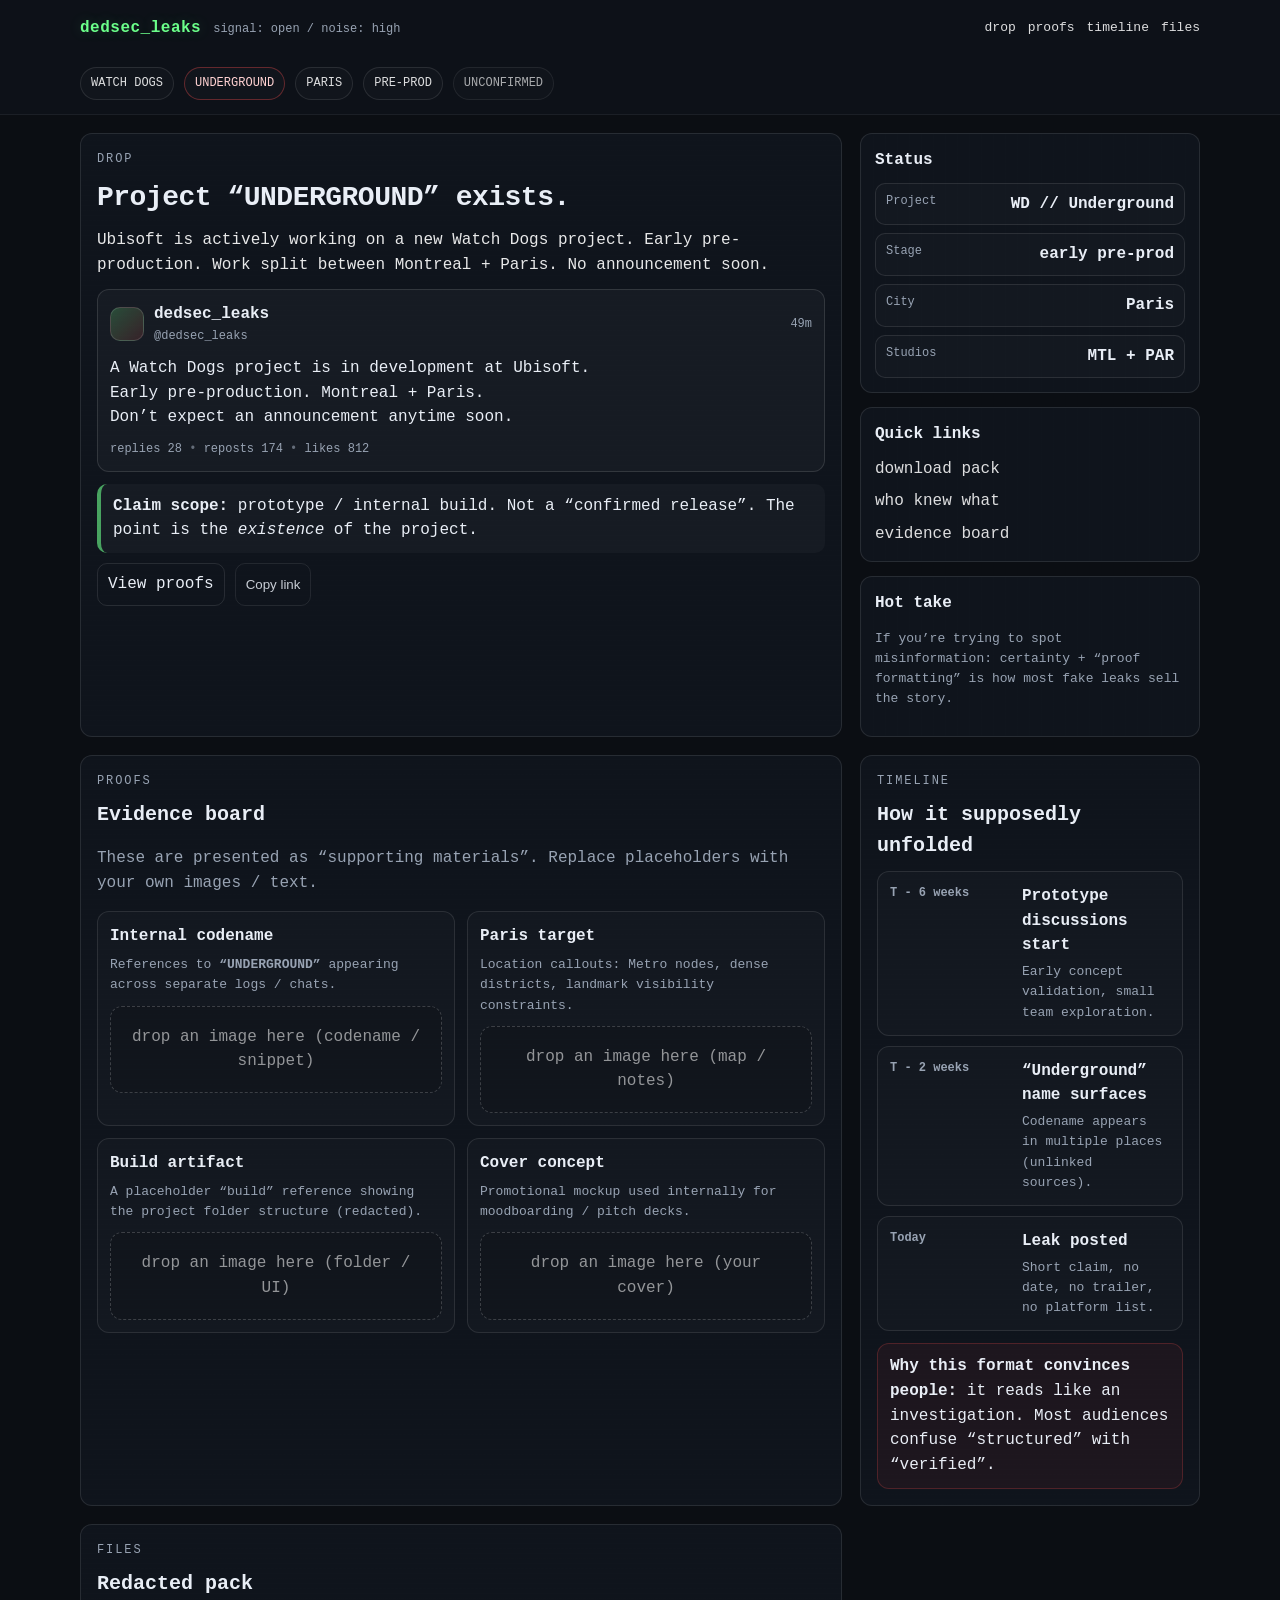
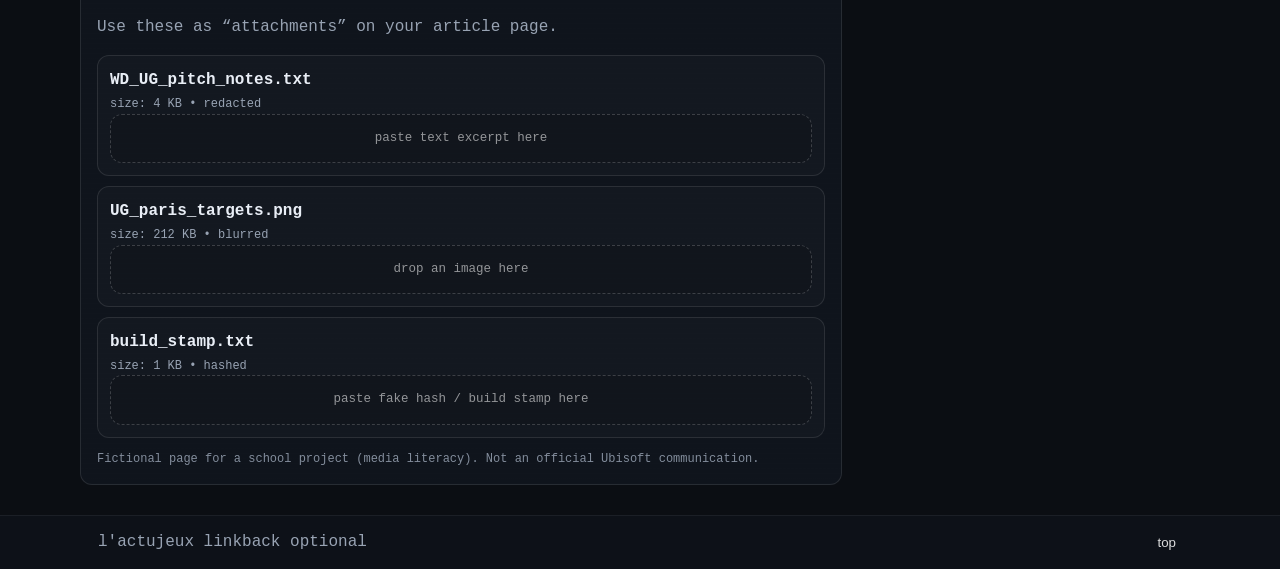
==== wd4.html @ 96e83845 "gpt" ====
<!doctype html>
<html lang="en">
<head>
  <meta charset="utf-8">
  <title>dedsec_leaks // UNDERGROUND</title>
  <meta name="viewport" content="width=device-width, initial-scale=1">
  <link rel="stylesheet" href="dedsec.css">
</head>
<body>

  <header class="top">
    <div class="wrap top-row">
      <div class="brand">
        <span class="sig">dedsec_leaks</span>
        <span class="tag">signal: open / noise: high</span>
      </div>

      <nav class="nav">
        <a href="#drop">drop</a>
        <a href="#proofs">proofs</a>
        <a href="#timeline">timeline</a>
        <a href="#files">files</a>
      </nav>
    </div>
    <div class="wrap bar">
      <span class="chip">WATCH DOGS</span>
      <span class="chip red">UNDERGROUND</span>
      <span class="chip">PARIS</span>
      <span class="chip">PRE-PROD</span>
      <span class="chip ghost">UNCONFIRMED</span>
    </div>
  </header>

  <main class="wrap grid">
    <section class="panel" id="drop">
      <div class="kicker">DROP</div>
      <h1 class="h1">Project “UNDERGROUND” exists.</h1>
      <p class="lead">
        Ubisoft is actively working on a new Watch Dogs project. Early pre-production.
        Work split between Montreal + Paris. No announcement soon.
      </p>

      <div class="tweet">
        <div class="tweet-top">
          <div class="pfp"></div>
          <div class="tw-meta">
            <div class="tw-name">dedsec_leaks</div>
            <div class="tw-handle">@dedsec_leaks</div>
          </div>
          <div class="tw-time"><span id="twAge"></span></div>
        </div>
        <p class="tw-text">
          A Watch Dogs project is in development at Ubisoft.<br>
          Early pre-production. Montreal + Paris.<br>
          Don’t expect an announcement anytime soon.
        </p>
        <div class="tw-foot">
          <span class="muted">replies</span> 28
          <span class="dot">•</span>
          <span class="muted">reposts</span> 174
          <span class="dot">•</span>
          <span class="muted">likes</span> 812
        </div>
      </div>

      <div class="callout">
        <strong>Claim scope:</strong> prototype / internal build. Not a “confirmed release”.
        The point is the <em>existence</em> of the project.
      </div>

      <div class="two">
        <a class="btn" href="#proofs">View proofs</a>
        <button class="btn ghost" id="copyBtn" type="button">Copy link</button>
      </div>
    </section>

    <aside class="side">
      <div class="box">
        <div class="box-title">Status</div>
        <dl class="facts">
          <div><dt>Project</dt><dd>WD // Underground</dd></div>
          <div><dt>Stage</dt><dd>early pre-prod</dd></div>
          <div><dt>City</dt><dd>Paris</dd></div>
          <div><dt>Studios</dt><dd>MTL + PAR</dd></div>
        </dl>
      </div>

      <div class="box">
        <div class="box-title">Quick links</div>
        <div class="links">
          <a href="#files">download pack</a>
          <a href="#timeline">who knew what</a>
          <a href="#proofs">evidence board</a>
        </div>
      </div>

      <div class="box">
        <div class="box-title">Hot take</div>
        <p class="small muted">
          If you’re trying to spot misinformation: certainty + “proof formatting” is how most fake leaks sell the story.
        </p>
      </div>
    </aside>

    <section class="panel" id="proofs">
      <div class="kicker">PROOFS</div>
      <h2 class="h2">Evidence board</h2>
      <p class="muted">
        These are presented as “supporting materials”. Replace placeholders with your own images / text.
      </p>

      <div class="board">
        <div class="card">
          <div class="card-title">Internal codename</div>
          <p class="card-text">
            References to <strong>“UNDERGROUND”</strong> appearing across separate logs / chats.
          </p>
          <!-- PROOF IMAGE SLOT -->
          <div class="slot">drop an image here (codename / snippet)</div>
        </div>

        <div class="card">
          <div class="card-title">Paris target</div>
          <p class="card-text">
            Location callouts: Metro nodes, dense districts, landmark visibility constraints.
          </p>
          <!-- PROOF IMAGE SLOT -->
          <div class="slot">drop an image here (map / notes)</div>
        </div>

        <div class="card">
          <div class="card-title">Build artifact</div>
          <p class="card-text">
            A placeholder “build” reference showing the project folder structure (redacted).
          </p>
          <!-- PROOF IMAGE SLOT -->
          <div class="slot">drop an image here (folder / UI)</div>
        </div>

        <div class="card">
          <div class="card-title">Cover concept</div>
          <p class="card-text">
            Promotional mockup used internally for moodboarding / pitch decks.
          </p>
          <!-- PROOF IMAGE SLOT -->
          <div class="slot">drop an image here (your cover)</div>
        </div>
      </div>
    </section>

    <section class="panel" id="timeline">
      <div class="kicker">TIMELINE</div>
      <h2 class="h2">How it supposedly unfolded</h2>

      <div class="timeline">
        <div class="t">
          <div class="t-date">T - 6 weeks</div>
          <div class="t-body">
            <div class="t-title">Prototype discussions start</div>
            <div class="t-text muted">Early concept validation, small team exploration.</div>
          </div>
        </div>

        <div class="t">
          <div class="t-date">T - 2 weeks</div>
          <div class="t-body">
            <div class="t-title">“Underground” name surfaces</div>
            <div class="t-text muted">Codename appears in multiple places (unlinked sources).</div>
          </div>
        </div>

        <div class="t">
          <div class="t-date">Today</div>
          <div class="t-body">
            <div class="t-title">Leak posted</div>
            <div class="t-text muted">Short claim, no date, no trailer, no platform list.</div>
          </div>
        </div>
      </div>

      <div class="note">
        <strong>Why this format convinces people:</strong> it reads like an investigation.
        Most audiences confuse “structured” with “verified”.
      </div>
    </section>

    <section class="panel" id="files">
      <div class="kicker">FILES</div>
      <h2 class="h2">Redacted pack</h2>
      <p class="muted">Use these as “attachments” on your article page.</p>

      <div class="files">
        <div class="file">
          <div class="file-name">WD_UG_pitch_notes.txt</div>
          <div class="file-meta muted">size: 4 KB • redacted</div>
          <!-- FILE SLOT -->
          <div class="slot smallslot">paste text excerpt here</div>
        </div>

        <div class="file">
          <div class="file-name">UG_paris_targets.png</div>
          <div class="file-meta muted">size: 212 KB • blurred</div>
          <!-- FILE SLOT -->
          <div class="slot smallslot">drop an image here</div>
        </div>

        <div class="file">
          <div class="file-name">build_stamp.txt</div>
          <div class="file-meta muted">size: 1 KB • hashed</div>
          <!-- FILE SLOT -->
          <div class="slot smallslot">paste fake hash / build stamp here</div>
        </div>
      </div>

      <div class="micro muted">
        Fictional page for a school project (media literacy). Not an official Ubisoft communication.
      </div>
    </section>
  </main>

  <footer class="foot">
    <div class="wrap foot-row">
      <span class="muted">l'actujeux linkback optional</span>
      <button class="linkbtn" id="topBtn" type="button">top</button>
    </div>
  </footer>

  <script src="dedsec.js"></script>
</body>
</html>
---- dedsec.css ----
:root{
  --bg:#0b0e13;
  --panel:#0f141c;
  --line:rgba(255,255,255,.10);
  --text:#e9eef6;
  --muted:#98a3b3;
  --green:#6bff8a;
  --red:#ff4d4d;
  --white:#ffffff;
}

*{box-sizing:border-box}
html,body{margin:0;padding:0}
body{
  font-family: ui-monospace, SFMono-Regular, Menlo, Monaco, Consolas, "Liberation Mono", "Courier New", monospace;
  background: var(--bg);
  color: var(--text);
  line-height:1.55;
}

.wrap{max-width:1120px;margin:0 auto;padding:0 18px}
a{color:inherit;text-decoration:none}

.top{
  border-bottom:1px solid rgba(255,255,255,.06);
  background: #0d1118;
}

.top-row{
  display:flex;
  align-items:center;
  justify-content:space-between;
  gap:16px;
  padding:14px 0;
}

.brand{display:flex;gap:12px;align-items:baseline}
.sig{
  font-weight:900;
  letter-spacing:.5px;
  color: var(--green);
  text-shadow: 0 0 14px rgba(107,255,138,.20);
}
.tag{color:var(--muted);font-size:12px}

.nav{display:flex;gap:12px;flex-wrap:wrap}
.nav a{
  font-size:13px;
  color:rgba(255,255,255,.86);
  border-bottom:1px solid transparent;
  padding:4px 0;
}
.nav a:hover{border-bottom-color:rgba(255,255,255,.35)}

.bar{
  display:flex;
  gap:10px;
  flex-wrap:wrap;
  padding:10px 0 14px;
}
.chip{
  font-size:12px;
  color:rgba(255,255,255,.86);
  border:1px solid var(--line);
  padding:6px 10px;
  border-radius:999px;
  background: rgba(255,255,255,.02);
}
.chip.red{border-color:rgba(255,77,77,.35); color:#ffd2d2}
.chip.ghost{opacity:.75}

.grid{
  display:grid;
  grid-template-columns: 1fr 340px;
  gap:18px;
  padding:18px 0 30px;
}

.panel{
  border:1px solid var(--line);
  background: var(--panel);
  border-radius:12px;
  padding:16px;
  position:relative;
  overflow:hidden;
}

.panel::before{
  content:"";
  position:absolute;
  inset:0;
  background:
    repeating-linear-gradient(0deg, rgba(255,255,255,.02), rgba(255,255,255,.02) 1px, transparent 1px, transparent 5px);
  opacity:.18;
  pointer-events:none;
}

.kicker{
  position:relative;
  font-size:12px;
  letter-spacing:.16em;
  color:var(--muted);
  margin-bottom:8px;
}

.h1{
  position:relative;
  margin:0 0 8px;
  font-size:28px;
  letter-spacing:-.5px;
}
.h2{
  position:relative;
  margin:0 0 8px;
  font-size:20px;
}

.lead{
  position:relative;
  margin:0 0 12px;
  color:rgba(255,255,255,.90);
}

.muted{color:var(--muted)}
.small{font-size:13px}

.two{
  position:relative;
  display:flex;
  gap:10px;
  flex-wrap:wrap;
  margin-top:10px;
}

.btn{
  border:1px solid var(--line);
  background: transparent;
  color: var(--text);
  padding:8px 10px;
  border-radius:10px;
  cursor:pointer;
}
.btn:hover{border-color:rgba(255,255,255,.22)}
.btn.ghost{opacity:.85}

.callout{
  position:relative;
  margin-top:12px;
  border-left:4px solid rgba(107,255,138,.60);
  background: rgba(255,255,255,.03);
  padding:10px 12px;
  border-radius:10px;
}

.tweet{
  position:relative;
  border:1px solid rgba(255,255,255,.12);
  border-radius:12px;
  background: rgba(255,255,255,.03);
  padding:12px;
  margin:12px 0;
}
.tweet-top{
  display:flex;
  align-items:center;
  gap:10px;
  flex-wrap:wrap;
}
.pfp{
  width:34px;height:34px;border-radius:10px;
  border:1px solid rgba(255,255,255,.14);
  background:
    linear-gradient(135deg, rgba(107,255,138,.22), rgba(255,77,77,.14));
}
.tw-name{font-weight:900}
.tw-handle{font-size:12px;color:var(--muted)}
.tw-time{margin-left:auto;font-size:12px;color:var(--muted)}
.tw-text{margin:10px 0 10px}
.tw-foot{font-size:12px;color:var(--muted)}
.dot{opacity:.6}

.side{display:grid;gap:14px;align-content:start}
.box{
  border:1px solid var(--line);
  background: var(--panel);
  border-radius:12px;
  padding:14px;
  position:relative;
  overflow:hidden;
}
.box::before{
  content:"";
  position:absolute; inset:0;
  background: repeating-linear-gradient(90deg, rgba(107,255,138,.05), rgba(107,255,138,.05) 1px, transparent 1px, transparent 12px);
  opacity:.12;
  pointer-events:none;
}
.box-title{position:relative;font-weight:900;margin-bottom:10px}
.links{position:relative;display:grid;gap:8px}
.links a{color:rgba(255,255,255,.86)}
.links a:hover{color:var(--green); text-shadow:0 0 10px rgba(107,255,138,.18)}

.facts{position:relative;margin:0;display:grid;gap:8px}
.facts div{
  display:flex;
  justify-content:space-between;
  gap:10px;
  padding:8px 10px;
  border:1px solid rgba(255,255,255,.10);
  border-radius:10px;
  background: rgba(255,255,255,.02);
}
dt{color:var(--muted);font-size:12px}
dd{margin:0;font-weight:900}

.board{
  position:relative;
  display:grid;
  grid-template-columns: repeat(2, minmax(0, 1fr));
  gap:12px;
  margin-top:10px;
}
.card{
  border:1px solid rgba(255,255,255,.10);
  border-radius:12px;
  background: rgba(255,255,255,.02);
  padding:12px;
}
.card-title{font-weight:900;margin-bottom:6px}
.card-text{margin:0 0 10px;color:var(--muted);font-size:13px}

.slot{
  border:1px dashed rgba(255,255,255,.18);
  border-radius:12px;
  padding:18px;
  text-align:center;
  color:rgba(255,255,255,.55);
  background: rgba(0,0,0,.10);
}
.smallslot{padding:14px;font-size:12.5px}

.timeline{position:relative;display:grid;gap:10px;margin-top:10px}
.t{
  display:grid;
  grid-template-columns: 120px 1fr;
  gap:12px;
  padding:12px;
  border:1px solid rgba(255,255,255,.10);
  border-radius:12px;
  background: rgba(255,255,255,.02);
}
.t-date{color:var(--muted);font-size:12px;font-weight:900}
.t-title{font-weight:900;margin-bottom:4px}
.t-text{font-size:13px}

.note{
  position:relative;
  margin-top:12px;
  padding:10px 12px;
  border:1px solid rgba(255,77,77,.22);
  border-radius:12px;
  background: rgba(255,77,77,.06);
}

.files{
  position:relative;
  display:grid;
  gap:10px;
  margin-top:10px;
}
.file{
  border:1px solid rgba(255,255,255,.10);
  border-radius:12px;
  background: rgba(255,255,255,.02);
  padding:12px;
}
.file-name{font-weight:900}
.file-meta{font-size:12px;margin-top:2px}

.micro{
  position:relative;
  margin-top:12px;
  font-size:12px;
  opacity:.85;
}

.foot{
  border-top:1px solid rgba(255,255,255,.06);
  padding:14px 0;
  background:#0d1118;
}
.foot-row{
  display:flex;
  justify-content:space-between;
  align-items:center;
  gap:12px;
}
.linkbtn{
  border:0;background:transparent;color:rgba(255,255,255,.85);
  cursor:pointer;
}
.linkbtn:hover{color:var(--green)}

@media (max-width: 980px){
  .grid{grid-template-columns:1fr}
  .nav{display:none}
  .board{grid-template-columns:1fr}
}
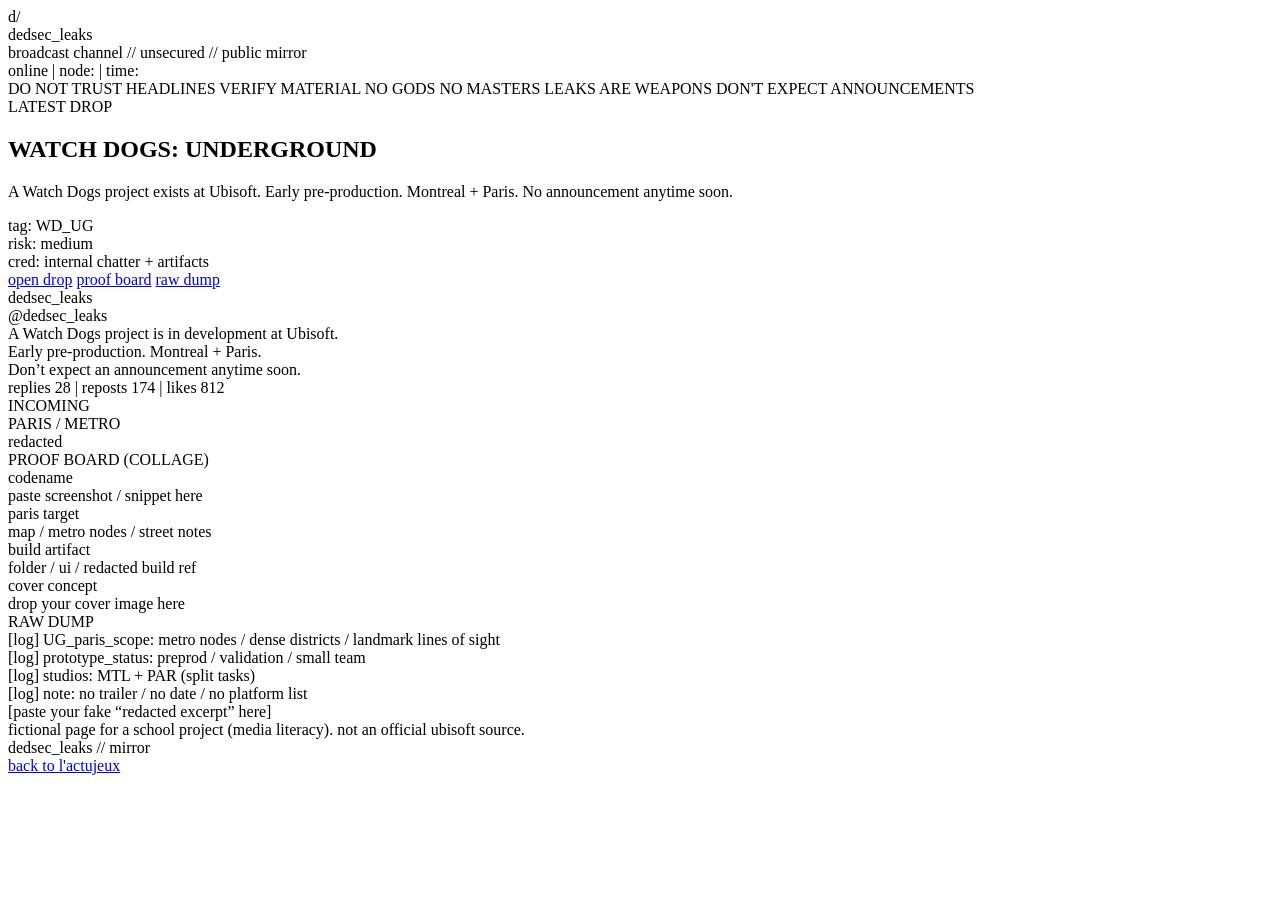
==== commit 84bd8fe2: "dodo" ====
--- a/wd4.html
+++ b/wd4.html
@@ -2,229 +2,156 @@
 <html lang="en">
 <head>
   <meta charset="utf-8">
-  <title>dedsec_leaks // UNDERGROUND</title>
+  <title>dedsec_leaks // SIGNAL IN</title>
   <meta name="viewport" content="width=device-width, initial-scale=1">
-  <link rel="stylesheet" href="dedsec.css">
+  <link rel="stylesheet" href="style.css">
 </head>
 <body>
 
-  <header class="top">
-    <div class="wrap top-row">
+  <div class="noise" aria-hidden="true"></div>
+
+  <header class="hdr">
+    <div class="row">
       <div class="brand">
-        <span class="sig">dedsec_leaks</span>
-        <span class="tag">signal: open / noise: high</span>
+        <div class="logo">d/</div>
+        <div>
+          <div class="name glitch" data-text="dedsec_leaks">dedsec_leaks</div>
+          <div class="sub">broadcast channel // unsecured // public mirror</div>
+        </div>
       </div>
 
-      <nav class="nav">
-        <a href="#drop">drop</a>
-        <a href="#proofs">proofs</a>
-        <a href="#timeline">timeline</a>
-        <a href="#files">files</a>
-      </nav>
+      <div class="rightbits">
+        <div class="status">
+          <span class="dot"></span> online
+          <span class="sep">|</span>
+          <span class="muted">node:</span> <span id="node"></span>
+          <span class="sep">|</span>
+          <span class="muted">time:</span> <span id="clock"></span>
+        </div>
+      </div>
     </div>
-    <div class="wrap bar">
-      <span class="chip">WATCH DOGS</span>
-      <span class="chip red">UNDERGROUND</span>
-      <span class="chip">PARIS</span>
-      <span class="chip">PRE-PROD</span>
-      <span class="chip ghost">UNCONFIRMED</span>
+
+    <div class="tape">
+      <span>DO NOT TRUST HEADLINES</span>
+      <span>VERIFY MATERIAL</span>
+      <span>NO GODS</span>
+      <span>NO MASTERS</span>
+      <span>LEAKS ARE WEAPONS</span>
+      <span>DON'T EXPECT ANNOUNCEMENTS</span>
     </div>
   </header>
 
-  <main class="wrap grid">
-    <section class="panel" id="drop">
-      <div class="kicker">DROP</div>
-      <h1 class="h1">Project “UNDERGROUND” exists.</h1>
-      <p class="lead">
-        Ubisoft is actively working on a new Watch Dogs project. Early pre-production.
-        Work split between Montreal + Paris. No announcement soon.
-      </p>
+  <main class="wrap">
+    <section class="stack">
+      <div class="panel ripped">
+        <div class="label">LATEST DROP</div>
+        <h1 class="big glitch" data-text="WATCH DOGS: UNDERGROUND">WATCH DOGS: UNDERGROUND</h1>
 
-      <div class="tweet">
-        <div class="tweet-top">
-          <div class="pfp"></div>
-          <div class="tw-meta">
-            <div class="tw-name">dedsec_leaks</div>
-            <div class="tw-handle">@dedsec_leaks</div>
+        <div class="cols">
+          <div class="block">
+            <p class="lead">
+              A Watch Dogs project exists at Ubisoft. Early pre-production. Montreal + Paris.
+              No announcement anytime soon.
+            </p>
+
+            <div class="meta">
+              <div><span class="muted">tag:</span> WD_UG</div>
+              <div><span class="muted">risk:</span> medium</div>
+              <div><span class="muted">cred:</span> internal chatter + artifacts</div>
+            </div>
+
+            <div class="btnrow">
+              <a class="btn" href="drop-underground.html">open drop</a>
+              <a class="btn ghost" href="#board">proof board</a>
+              <a class="btn ghost" href="#dump">raw dump</a>
+            </div>
           </div>
-          <div class="tw-time"><span id="twAge"></span></div>
-        </div>
-        <p class="tw-text">
-          A Watch Dogs project is in development at Ubisoft.<br>
-          Early pre-production. Montreal + Paris.<br>
-          Don’t expect an announcement anytime soon.
-        </p>
-        <div class="tw-foot">
-          <span class="muted">replies</span> 28
-          <span class="dot">•</span>
-          <span class="muted">reposts</span> 174
-          <span class="dot">•</span>
-          <span class="muted">likes</span> 812
-        </div>
-      </div>
 
-      <div class="callout">
-        <strong>Claim scope:</strong> prototype / internal build. Not a “confirmed release”.
-        The point is the <em>existence</em> of the project.
-      </div>
+          <div class="block">
+            <div class="tweet">
+              <div class="twhead">
+                <span class="pfp"></span>
+                <div>
+                  <div class="twname">dedsec_leaks</div>
+                  <div class="twhandle">@dedsec_leaks</div>
+                </div>
+                <div class="twtime"><span id="tw"></span></div>
+              </div>
+              <div class="twtext">
+                A Watch Dogs project is in development at Ubisoft.<br>
+                Early pre-production. Montreal + Paris.<br>
+                Don’t expect an announcement anytime soon.
+              </div>
+              <div class="twfoot">
+                replies 28 <span class="sep">|</span> reposts 174 <span class="sep">|</span> likes 812
+              </div>
+            </div>
 
-      <div class="two">
-        <a class="btn" href="#proofs">View proofs</a>
-        <button class="btn ghost" id="copyBtn" type="button">Copy link</button>
-      </div>
-    </section>
-
-    <aside class="side">
-      <div class="box">
-        <div class="box-title">Status</div>
-        <dl class="facts">
-          <div><dt>Project</dt><dd>WD // Underground</dd></div>
-          <div><dt>Stage</dt><dd>early pre-prod</dd></div>
-          <div><dt>City</dt><dd>Paris</dd></div>
-          <div><dt>Studios</dt><dd>MTL + PAR</dd></div>
-        </dl>
-      </div>
-
-      <div class="box">
-        <div class="box-title">Quick links</div>
-        <div class="links">
-          <a href="#files">download pack</a>
-          <a href="#timeline">who knew what</a>
-          <a href="#proofs">evidence board</a>
-        </div>
-      </div>
-
-      <div class="box">
-        <div class="box-title">Hot take</div>
-        <p class="small muted">
-          If you’re trying to spot misinformation: certainty + “proof formatting” is how most fake leaks sell the story.
-        </p>
-      </div>
-    </aside>
-
-    <section class="panel" id="proofs">
-      <div class="kicker">PROOFS</div>
-      <h2 class="h2">Evidence board</h2>
-      <p class="muted">
-        These are presented as “supporting materials”. Replace placeholders with your own images / text.
-      </p>
-
-      <div class="board">
-        <div class="card">
-          <div class="card-title">Internal codename</div>
-          <p class="card-text">
-            References to <strong>“UNDERGROUND”</strong> appearing across separate logs / chats.
-          </p>
-          <!-- PROOF IMAGE SLOT -->
-          <div class="slot">drop an image here (codename / snippet)</div>
-        </div>
-
-        <div class="card">
-          <div class="card-title">Paris target</div>
-          <p class="card-text">
-            Location callouts: Metro nodes, dense districts, landmark visibility constraints.
-          </p>
-          <!-- PROOF IMAGE SLOT -->
-          <div class="slot">drop an image here (map / notes)</div>
-        </div>
-
-        <div class="card">
-          <div class="card-title">Build artifact</div>
-          <p class="card-text">
-            A placeholder “build” reference showing the project folder structure (redacted).
-          </p>
-          <!-- PROOF IMAGE SLOT -->
-          <div class="slot">drop an image here (folder / UI)</div>
-        </div>
-
-        <div class="card">
-          <div class="card-title">Cover concept</div>
-          <p class="card-text">
-            Promotional mockup used internally for moodboarding / pitch decks.
-          </p>
-          <!-- PROOF IMAGE SLOT -->
-          <div class="slot">drop an image here (your cover)</div>
-        </div>
-      </div>
-    </section>
-
-    <section class="panel" id="timeline">
-      <div class="kicker">TIMELINE</div>
-      <h2 class="h2">How it supposedly unfolded</h2>
-
-      <div class="timeline">
-        <div class="t">
-          <div class="t-date">T - 6 weeks</div>
-          <div class="t-body">
-            <div class="t-title">Prototype discussions start</div>
-            <div class="t-text muted">Early concept validation, small team exploration.</div>
-          </div>
-        </div>
-
-        <div class="t">
-          <div class="t-date">T - 2 weeks</div>
-          <div class="t-body">
-            <div class="t-title">“Underground” name surfaces</div>
-            <div class="t-text muted">Codename appears in multiple places (unlinked sources).</div>
-          </div>
-        </div>
-
-        <div class="t">
-          <div class="t-date">Today</div>
-          <div class="t-body">
-            <div class="t-title">Leak posted</div>
-            <div class="t-text muted">Short claim, no date, no trailer, no platform list.</div>
+            <div class="sticker">
+              <div class="sttop">INCOMING</div>
+              <div class="stmid">PARIS / METRO</div>
+              <div class="stbot">redacted</div>
+            </div>
           </div>
         </div>
       </div>
 
-      <div class="note">
-        <strong>Why this format convinces people:</strong> it reads like an investigation.
-        Most audiences confuse “structured” with “verified”.
-      </div>
-    </section>
+      <div class="panel" id="board">
+        <div class="label">PROOF BOARD (COLLAGE)</div>
+        <div class="board">
+          <div class="note">
+            <div class="nhead">codename</div>
+            <!-- PROOF SLOT -->
+            <div class="slot">paste screenshot / snippet here</div>
+          </div>
 
-    <section class="panel" id="files">
-      <div class="kicker">FILES</div>
-      <h2 class="h2">Redacted pack</h2>
-      <p class="muted">Use these as “attachments” on your article page.</p>
+          <div class="note">
+            <div class="nhead">paris target</div>
+            <!-- PROOF SLOT -->
+            <div class="slot">map / metro nodes / street notes</div>
+          </div>
 
-      <div class="files">
-        <div class="file">
-          <div class="file-name">WD_UG_pitch_notes.txt</div>
-          <div class="file-meta muted">size: 4 KB • redacted</div>
-          <!-- FILE SLOT -->
-          <div class="slot smallslot">paste text excerpt here</div>
-        </div>
+          <div class="note">
+            <div class="nhead">build artifact</div>
+            <!-- PROOF SLOT -->
+            <div class="slot">folder / ui / redacted build ref</div>
+          </div>
 
-        <div class="file">
-          <div class="file-name">UG_paris_targets.png</div>
-          <div class="file-meta muted">size: 212 KB • blurred</div>
-          <!-- FILE SLOT -->
-          <div class="slot smallslot">drop an image here</div>
-        </div>
-
-        <div class="file">
-          <div class="file-name">build_stamp.txt</div>
-          <div class="file-meta muted">size: 1 KB • hashed</div>
-          <!-- FILE SLOT -->
-          <div class="slot smallslot">paste fake hash / build stamp here</div>
+          <div class="note">
+            <div class="nhead">cover concept</div>
+            <!-- PROOF SLOT -->
+            <div class="slot">drop your cover image here</div>
+          </div>
         </div>
       </div>
 
-      <div class="micro muted">
-        Fictional page for a school project (media literacy). Not an official Ubisoft communication.
+      <div class="panel torn" id="dump">
+        <div class="label">RAW DUMP</div>
+
+        <div class="dump">
+          <div class="line"><span class="k">[log]</span> UG_paris_scope: metro nodes / dense districts / landmark lines of sight</div>
+          <div class="line"><span class="k">[log]</span> prototype_status: preprod / validation / small team</div>
+          <div class="line"><span class="k">[log]</span> studios: MTL + PAR (split tasks)</div>
+          <div class="line"><span class="k">[log]</span> note: no trailer / no date / no platform list</div>
+
+          <!-- RAW TEXT SLOT -->
+          <div class="line dim">[paste your fake “redacted excerpt” here]</div>
+        </div>
+
+        <div class="tiny dim">
+          fictional page for a school project (media literacy). not an official ubisoft source.
+        </div>
       </div>
     </section>
   </main>
 
-  <footer class="foot">
-    <div class="wrap foot-row">
-      <span class="muted">l'actujeux linkback optional</span>
-      <button class="linkbtn" id="topBtn" type="button">top</button>
+  <footer class="ftr">
+    <div class="wrap frow">
+      <div class="dim">dedsec_leaks // mirror</div>
+      <a class="dim" href="../accueil.html">back to l'actujeux</a>
     </div>
   </footer>
 
-  <script src="dedsec.js"></script>
+  <script src="script.js"></script>
 </body>
 </html>
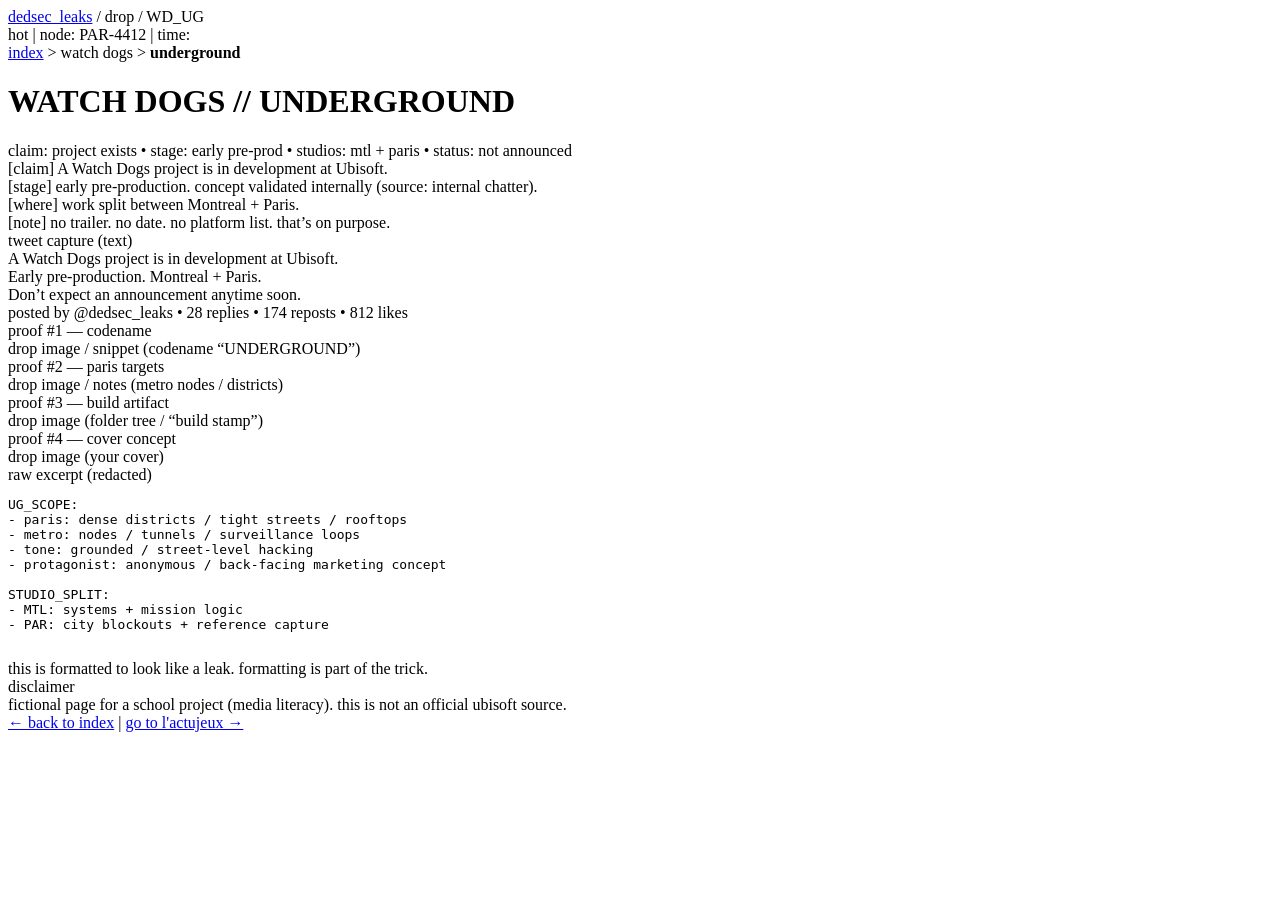
==== commit a3b48fae: "final pr la base" ====
--- a/wd4.html
+++ b/wd4.html
@@ -2,155 +2,107 @@
 <html lang="en">
 <head>
   <meta charset="utf-8">
-  <title>dedsec_leaks // SIGNAL IN</title>
+  <title>dedsec_leaks :: WD_UG</title>
   <meta name="viewport" content="width=device-width, initial-scale=1">
   <link rel="stylesheet" href="style.css">
 </head>
 <body>
 
-  <div class="noise" aria-hidden="true"></div>
-
   <header class="hdr">
-    <div class="row">
-      <div class="brand">
-        <div class="logo">d/</div>
-        <div>
-          <div class="name glitch" data-text="dedsec_leaks">dedsec_leaks</div>
-          <div class="sub">broadcast channel // unsecured // public mirror</div>
-        </div>
-      </div>
-
-      <div class="rightbits">
-        <div class="status">
-          <span class="dot"></span> online
-          <span class="sep">|</span>
-          <span class="muted">node:</span> <span id="node"></span>
-          <span class="sep">|</span>
-          <span class="muted">time:</span> <span id="clock"></span>
-        </div>
-      </div>
+    <div class="brand">
+      <a class="sig" href="index.html">dedsec_leaks</a>
+      <span class="muted">/ drop / WD_UG</span>
     </div>
 
-    <div class="tape">
-      <span>DO NOT TRUST HEADLINES</span>
-      <span>VERIFY MATERIAL</span>
-      <span>NO GODS</span>
-      <span>NO MASTERS</span>
-      <span>LEAKS ARE WEAPONS</span>
-      <span>DON'T EXPECT ANNOUNCEMENTS</span>
+    <div class="mini">
+      <span class="pill red">hot</span>
+      <span class="sep">|</span>
+      <span class="muted">node:</span> PAR-4412
+      <span class="sep">|</span>
+      <span class="muted">time:</span> <span id="clock"></span>
     </div>
   </header>
 
   <main class="wrap">
-    <section class="stack">
-      <div class="panel ripped">
-        <div class="label">LATEST DROP</div>
-        <h1 class="big glitch" data-text="WATCH DOGS: UNDERGROUND">WATCH DOGS: UNDERGROUND</h1>
+    <div class="crumb muted">
+      <a href="index.html">index</a> > <span class="dim">watch dogs</span> > <strong>underground</strong>
+    </div>
 
-        <div class="cols">
-          <div class="block">
-            <p class="lead">
-              A Watch Dogs project exists at Ubisoft. Early pre-production. Montreal + Paris.
-              No announcement anytime soon.
-            </p>
+    <h1 class="h1 glitch">WATCH DOGS // UNDERGROUND</h1>
+    <div class="sub muted">claim: project exists • stage: early pre-prod • studios: mtl + paris • status: not announced</div>
 
-            <div class="meta">
-              <div><span class="muted">tag:</span> WD_UG</div>
-              <div><span class="muted">risk:</span> medium</div>
-              <div><span class="muted">cred:</span> internal chatter + artifacts</div>
-            </div>
+    <div class="dump">
+      <div class="line"><span class="k">[claim]</span> A Watch Dogs project is in development at Ubisoft.</div>
+      <div class="line"><span class="k">[stage]</span> early pre-production. concept validated internally (source: internal chatter).</div>
+      <div class="line"><span class="k">[where]</span> work split between Montreal + Paris.</div>
+      <div class="line"><span class="k">[note]</span> no trailer. no date. no platform list. that’s on purpose.</div>
+    </div>
 
-            <div class="btnrow">
-              <a class="btn" href="drop-underground.html">open drop</a>
-              <a class="btn ghost" href="#board">proof board</a>
-              <a class="btn ghost" href="#dump">raw dump</a>
-            </div>
-          </div>
+    <div class="block">
+      <div class="label">tweet capture (text)</div>
+      <div class="quote">
+        A Watch Dogs project is in development at Ubisoft.<br>
+        Early pre-production. Montreal + Paris.<br>
+        Don’t expect an announcement anytime soon.
+      </div>
+      <div class="muted tiny">posted by @dedsec_leaks • 28 replies • 174 reposts • 812 likes</div>
+    </div>
 
-          <div class="block">
-            <div class="tweet">
-              <div class="twhead">
-                <span class="pfp"></span>
-                <div>
-                  <div class="twname">dedsec_leaks</div>
-                  <div class="twhandle">@dedsec_leaks</div>
-                </div>
-                <div class="twtime"><span id="tw"></span></div>
-              </div>
-              <div class="twtext">
-                A Watch Dogs project is in development at Ubisoft.<br>
-                Early pre-production. Montreal + Paris.<br>
-                Don’t expect an announcement anytime soon.
-              </div>
-              <div class="twfoot">
-                replies 28 <span class="sep">|</span> reposts 174 <span class="sep">|</span> likes 812
-              </div>
-            </div>
-
-            <div class="sticker">
-              <div class="sttop">INCOMING</div>
-              <div class="stmid">PARIS / METRO</div>
-              <div class="stbot">redacted</div>
-            </div>
-          </div>
-        </div>
+    <div class="grid2">
+      <div class="block">
+        <div class="label">proof #1 — codename</div>
+        <!-- PROOF SLOT -->
+        <div class="slot">drop image / snippet (codename “UNDERGROUND”)</div>
       </div>
 
-      <div class="panel" id="board">
-        <div class="label">PROOF BOARD (COLLAGE)</div>
-        <div class="board">
-          <div class="note">
-            <div class="nhead">codename</div>
-            <!-- PROOF SLOT -->
-            <div class="slot">paste screenshot / snippet here</div>
-          </div>
-
-          <div class="note">
-            <div class="nhead">paris target</div>
-            <!-- PROOF SLOT -->
-            <div class="slot">map / metro nodes / street notes</div>
-          </div>
-
-          <div class="note">
-            <div class="nhead">build artifact</div>
-            <!-- PROOF SLOT -->
-            <div class="slot">folder / ui / redacted build ref</div>
-          </div>
-
-          <div class="note">
-            <div class="nhead">cover concept</div>
-            <!-- PROOF SLOT -->
-            <div class="slot">drop your cover image here</div>
-          </div>
-        </div>
+      <div class="block">
+        <div class="label">proof #2 — paris targets</div>
+        <!-- PROOF SLOT -->
+        <div class="slot">drop image / notes (metro nodes / districts)</div>
       </div>
 
-      <div class="panel torn" id="dump">
-        <div class="label">RAW DUMP</div>
+      <div class="block">
+        <div class="label">proof #3 — build artifact</div>
+        <!-- PROOF SLOT -->
+        <div class="slot">drop image (folder tree / “build stamp”)</div>
+      </div>
 
-        <div class="dump">
-          <div class="line"><span class="k">[log]</span> UG_paris_scope: metro nodes / dense districts / landmark lines of sight</div>
-          <div class="line"><span class="k">[log]</span> prototype_status: preprod / validation / small team</div>
-          <div class="line"><span class="k">[log]</span> studios: MTL + PAR (split tasks)</div>
-          <div class="line"><span class="k">[log]</span> note: no trailer / no date / no platform list</div>
+      <div class="block">
+        <div class="label">proof #4 — cover concept</div>
+        <!-- PROOF SLOT -->
+        <div class="slot">drop image (your cover)</div>
+      </div>
+    </div>
 
-          <!-- RAW TEXT SLOT -->
-          <div class="line dim">[paste your fake “redacted excerpt” here]</div>
-        </div>
+    <div class="block">
+      <div class="label">raw excerpt (redacted)</div>
+      <pre class="pre">
+UG_SCOPE:
+- paris: dense districts / tight streets / rooftops
+- metro: nodes / tunnels / surveillance loops
+- tone: grounded / street-level hacking
+- protagonist: anonymous / back-facing marketing concept
 
-        <div class="tiny dim">
-          fictional page for a school project (media literacy). not an official ubisoft source.
-        </div>
+STUDIO_SPLIT:
+- MTL: systems + mission logic
+- PAR: city blockouts + reference capture
+      </pre>
+      <div class="muted tiny">this is formatted to look like a leak. formatting is part of the trick.</div>
+    </div>
+
+    <div class="block warn">
+      <div class="label">disclaimer</div>
+      <div class="muted">
+        fictional page for a school project (media literacy). this is not an official ubisoft source.
       </div>
-    </section>
+    </div>
+
+    <div class="navline">
+      <a href="index.html">← back to index</a>
+      <span class="sep">|</span>
+      <a href="../accueil.html">go to l'actujeux →</a>
+    </div>
   </main>
-
-  <footer class="ftr">
-    <div class="wrap frow">
-      <div class="dim">dedsec_leaks // mirror</div>
-      <a class="dim" href="../accueil.html">back to l'actujeux</a>
-    </div>
-  </footer>
 
   <script src="script.js"></script>
 </body>
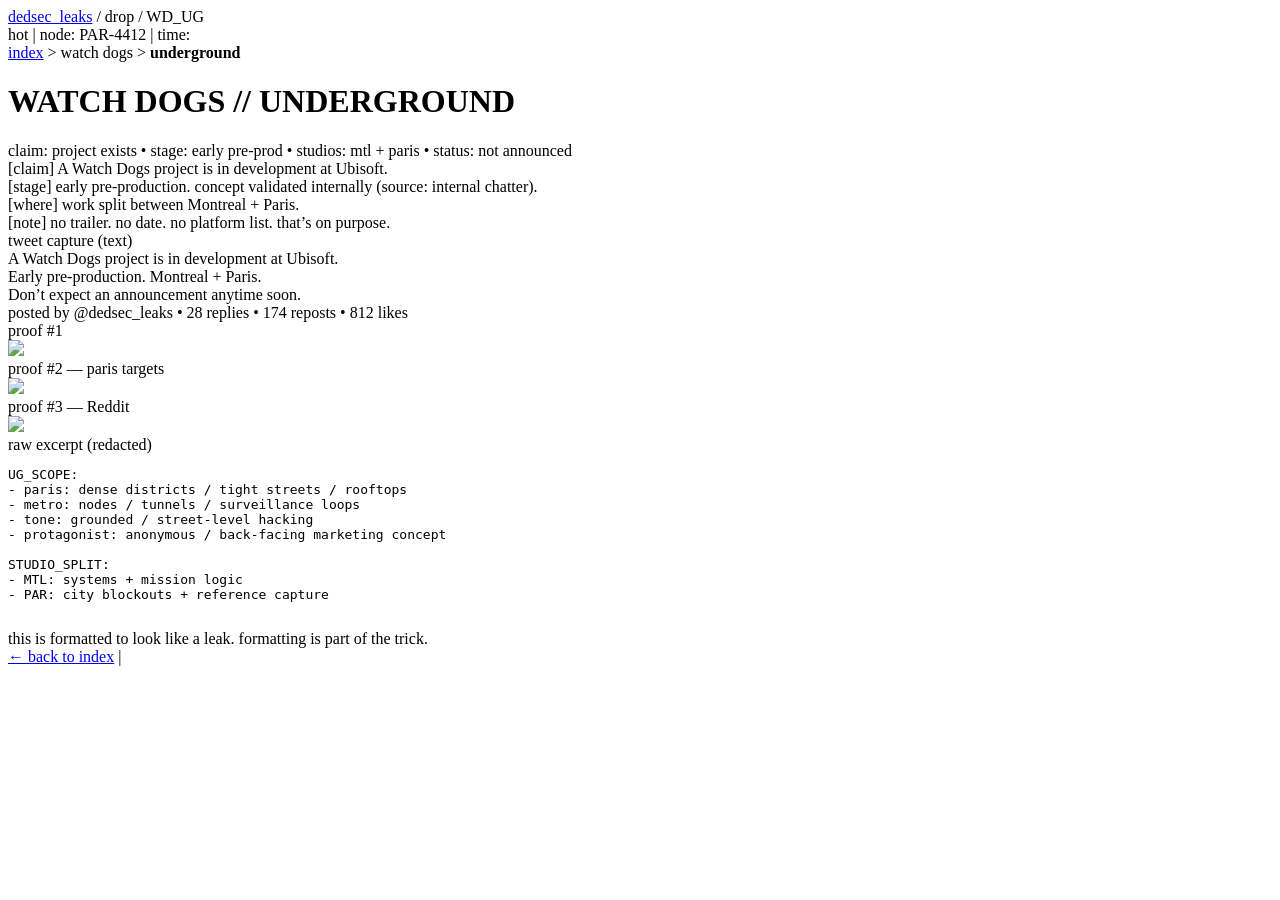
==== commit 3a142266: "site fini" ====
--- a/wd4.html
+++ b/wd4.html
@@ -13,7 +13,7 @@
       <a class="sig" href="index.html">dedsec_leaks</a>
       <span class="muted">/ drop / WD_UG</span>
     </div>
-
+ 
     <div class="mini">
       <span class="pill red">hot</span>
       <span class="sep">|</span>
@@ -50,29 +50,23 @@
 
     <div class="grid2">
       <div class="block">
-        <div class="label">proof #1 — codename</div>
+        <div class="label">proof #1</div>
         <!-- PROOF SLOT -->
-        <div class="slot">drop image / snippet (codename “UNDERGROUND”)</div>
+        <div class="slot"><img src="https://zerostorage.net/api/files/download/f2269011-9589-482e-b5b3-1561add13a82">
+        </div>
       </div>
 
       <div class="block">
         <div class="label">proof #2 — paris targets</div>
         <!-- PROOF SLOT -->
-        <div class="slot">drop image / notes (metro nodes / districts)</div>
+        <div class="slot"><img src="https://zerostorage.net/api/files/download/a934206e-fb64-40aa-89b7-3e35791a058b"></div>
       </div>
 
       <div class="block">
-        <div class="label">proof #3 — build artifact</div>
+        <div class="label">proof #3 — Reddit</div>
         <!-- PROOF SLOT -->
-        <div class="slot">drop image (folder tree / “build stamp”)</div>
+        <div class="slot"><img src="https://zerostorage.net/api/files/download/d8e74d04-a624-4f7b-964d-54840f3f371f"></div>
       </div>
-
-      <div class="block">
-        <div class="label">proof #4 — cover concept</div>
-        <!-- PROOF SLOT -->
-        <div class="slot">drop image (your cover)</div>
-      </div>
-    </div>
 
     <div class="block">
       <div class="label">raw excerpt (redacted)</div>
@@ -90,19 +84,10 @@
       <div class="muted tiny">this is formatted to look like a leak. formatting is part of the trick.</div>
     </div>
 
-    <div class="block warn">
-      <div class="label">disclaimer</div>
-      <div class="muted">
-        fictional page for a school project (media literacy). this is not an official ubisoft source.
-      </div>
-    </div>
-
     <div class="navline">
       <a href="index.html">← back to index</a>
       <span class="sep">|</span>
-      <a href="../accueil.html">go to l'actujeux →</a>
     </div>
-  </main>
 
   <script src="script.js"></script>
 </body>
